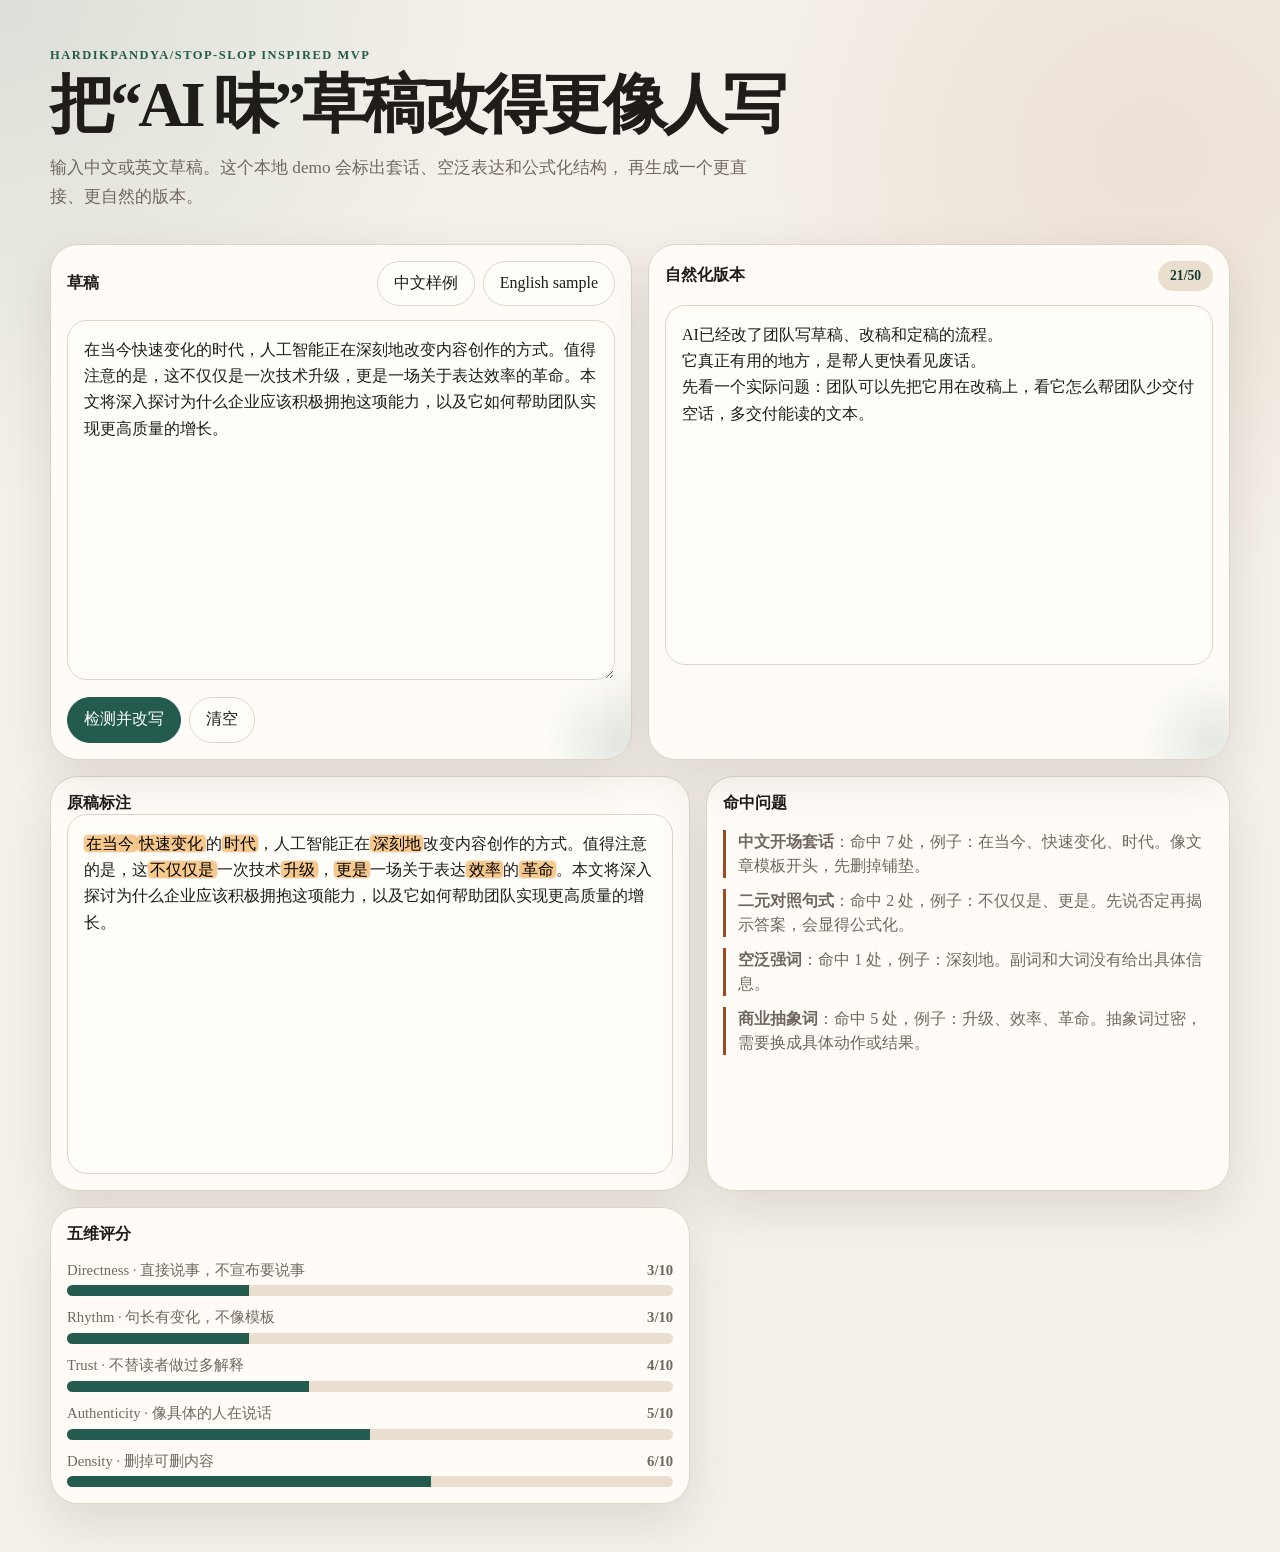
==== index.html @ 75236136 "Add Stop Slop MVP demo" ====
<!doctype html>
<html lang="zh-CN">
  <head>
    <meta charset="utf-8" />
    <meta name="viewport" content="width=device-width, initial-scale=1" />
    <title>Stop Slop MVP</title>
    <link rel="stylesheet" href="./styles.css" />
  </head>
  <body>
    <main class="shell">
      <section class="hero">
        <p class="eyebrow">hardikpandya/stop-slop inspired MVP</p>
        <h1>把“AI 味”草稿改得更像人写</h1>
        <p class="lede">
          输入中文或英文草稿。这个本地 demo 会标出套话、空泛表达和公式化结构，
          再生成一个更直接、更自然的版本。
        </p>
      </section>

      <section class="workspace">
        <div class="panel input-panel">
          <div class="panel-title">
            <h2>草稿</h2>
            <div class="sample-buttons">
              <button type="button" data-sample="zh">中文样例</button>
              <button type="button" data-sample="en">English sample</button>
            </div>
          </div>
          <textarea id="draft" spellcheck="false"></textarea>
          <div class="actions">
            <button id="rewriteBtn" class="primary" type="button">检测并改写</button>
            <button id="clearBtn" type="button">清空</button>
          </div>
        </div>

        <div class="panel output-panel">
          <div class="panel-title">
            <h2>自然化版本</h2>
            <span id="scoreBadge" class="score-badge">等待输入</span>
          </div>
          <div id="output" class="output empty">
            结果会显示在这里。
          </div>
        </div>
      </section>

      <section class="insights">
        <article class="panel">
          <h2>原稿标注</h2>
          <div id="annotated" class="output empty">
            这里会高亮原稿里的套路表达。
          </div>
        </article>

        <article class="panel">
          <h2>命中问题</h2>
          <ul id="findings" class="findings">
            <li>输入文字后会列出具体问题。</li>
          </ul>
        </article>

        <article class="panel">
          <h2>五维评分</h2>
          <div id="scoreGrid" class="score-grid"></div>
        </article>
      </section>
    </main>

    <script src="./app.js"></script>
  </body>
</html>
---- styles.css ----
:root {
  color-scheme: light;
  --bg: #f5f1ea;
  --ink: #1f1c19;
  --muted: #70685f;
  --card: #fffaf2;
  --line: #dfd4c5;
  --accent: #235b4e;
  --accent-strong: #143d34;
  --warn: #9a4b20;
  --shadow: 0 18px 50px rgba(49, 37, 23, 0.12);
}

* {
  box-sizing: border-box;
}

body {
  margin: 0;
  background:
    radial-gradient(circle at top left, rgba(35, 91, 78, 0.12), transparent 32rem),
    radial-gradient(circle at 90% 10%, rgba(154, 75, 32, 0.1), transparent 28rem),
    var(--bg);
  color: var(--ink);
  font-family: "Iowan Old Style", "Palatino Linotype", "Noto Serif SC", Georgia, serif;
}

button,
textarea {
  font: inherit;
}

button {
  border: 1px solid var(--line);
  border-radius: 999px;
  background: #fffdf8;
  color: var(--ink);
  cursor: pointer;
  padding: 0.7rem 1rem;
}

button:hover {
  border-color: var(--accent);
}

.primary {
  background: var(--accent);
  border-color: var(--accent);
  color: white;
}

.primary:hover {
  background: var(--accent-strong);
}

.shell {
  width: min(1180px, calc(100% - 2rem));
  margin: 0 auto;
  padding: 3rem 0;
}

.hero {
  margin-bottom: 2rem;
}

.eyebrow {
  color: var(--accent);
  font-size: 0.78rem;
  font-weight: 700;
  letter-spacing: 0.12em;
  margin: 0 0 0.7rem;
  text-transform: uppercase;
}

h1 {
  font-size: clamp(2.2rem, 5vw, 4.8rem);
  letter-spacing: -0.06em;
  line-height: 0.96;
  margin: 0;
  max-width: 850px;
}

h2 {
  font-size: 1rem;
  margin: 0;
}

.lede {
  color: var(--muted);
  font-size: 1.08rem;
  line-height: 1.7;
  max-width: 720px;
}

.workspace,
.insights {
  display: grid;
  gap: 1rem;
  grid-template-columns: 1fr 1fr;
}

.insights {
  margin-top: 1rem;
  grid-template-columns: 1.1fr 0.9fr;
}

.panel {
  background: color-mix(in srgb, var(--card), white 40%);
  border: 1px solid var(--line);
  border-radius: 28px;
  box-shadow: var(--shadow);
  padding: 1rem;
}

.panel-title {
  align-items: center;
  display: flex;
  justify-content: space-between;
  gap: 1rem;
  margin-bottom: 0.85rem;
}

.sample-buttons,
.actions {
  display: flex;
  flex-wrap: wrap;
  gap: 0.5rem;
}

textarea,
.output {
  background: #fffdf8;
  border: 1px solid var(--line);
  border-radius: 20px;
  line-height: 1.65;
  min-height: 360px;
  padding: 1rem;
  width: 100%;
}

textarea {
  color: var(--ink);
  font-family: "IBM Plex Sans", "Segoe UI", sans-serif;
  font-size: 1rem;
  resize: vertical;
}

.output {
  white-space: pre-wrap;
}

.empty {
  color: var(--muted);
}

.actions {
  margin-top: 0.85rem;
}

.input-panel,
.output-panel {
  position: relative;
  overflow: hidden;
}

.input-panel::after,
.output-panel::after {
  content: "";
  position: absolute;
  inset: auto -4rem -4rem auto;
  width: 10rem;
  height: 10rem;
  border-radius: 50%;
  background: radial-gradient(circle, rgba(35, 91, 78, 0.12), transparent 65%);
  pointer-events: none;
}

.score-badge {
  background: #eadfce;
  border-radius: 999px;
  color: var(--accent-strong);
  font-size: 0.85rem;
  font-weight: 700;
  padding: 0.45rem 0.75rem;
}

.findings {
  display: grid;
  gap: 0.7rem;
  list-style: none;
  margin: 1rem 0 0;
  padding: 0;
}

.findings li {
  border-left: 3px solid var(--warn);
  color: var(--muted);
  line-height: 1.5;
  padding-left: 0.75rem;
}

.score-grid {
  display: grid;
  gap: 0.75rem;
  margin-top: 1rem;
}

.score-row {
  display: grid;
  gap: 0.35rem;
}

.score-label {
  align-items: center;
  display: flex;
  justify-content: space-between;
  color: var(--muted);
  font-size: 0.92rem;
}

.bar {
  background: #eadfce;
  border-radius: 999px;
  height: 0.7rem;
  overflow: hidden;
}

.bar span {
  background: var(--accent);
  display: block;
  height: 100%;
}

mark {
  background: #ffe0ad;
  border-radius: 0.25rem;
  padding: 0 0.15rem;
}

#annotated mark {
  background: #f7c98d;
  box-shadow: 0 0 0 1px rgba(154, 75, 32, 0.1);
}

@media (max-width: 820px) {
  .workspace,
  .insights {
    grid-template-columns: 1fr;
  }

  .shell {
    padding-top: 1.5rem;
  }
}
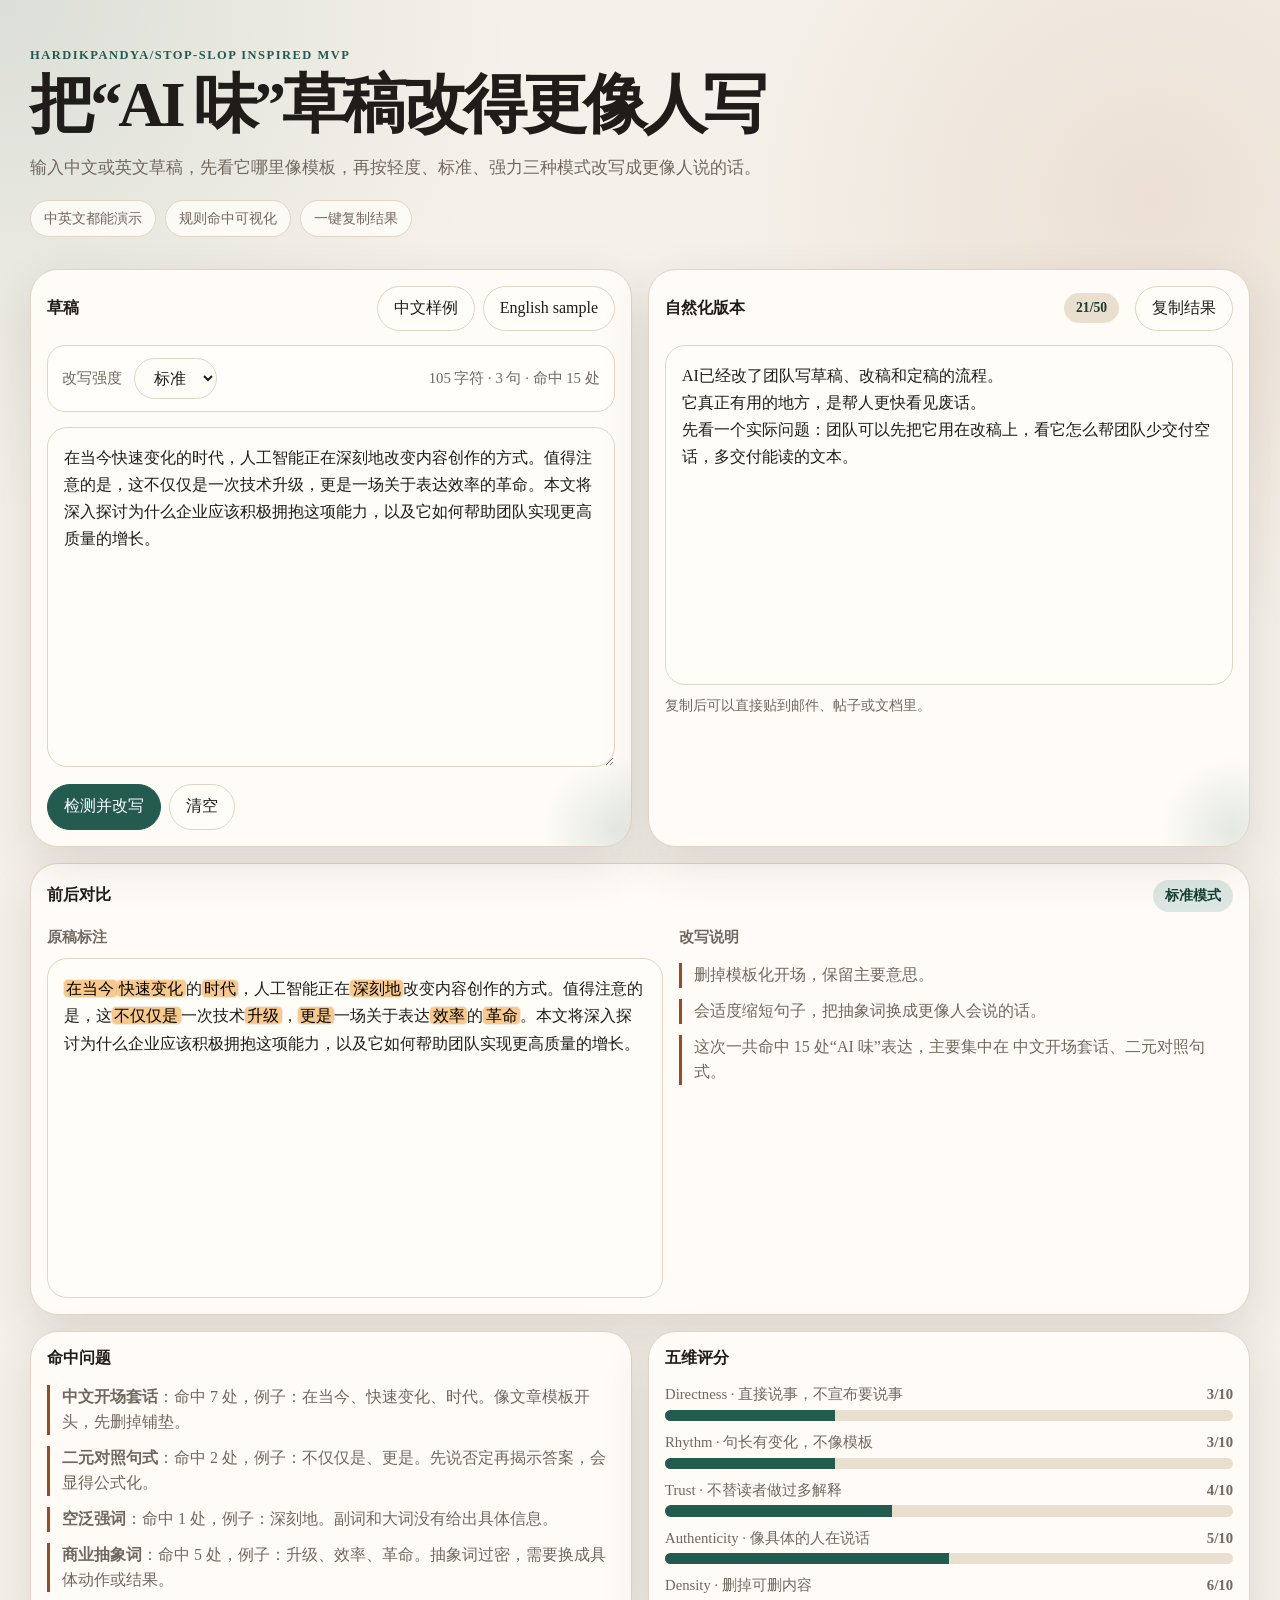
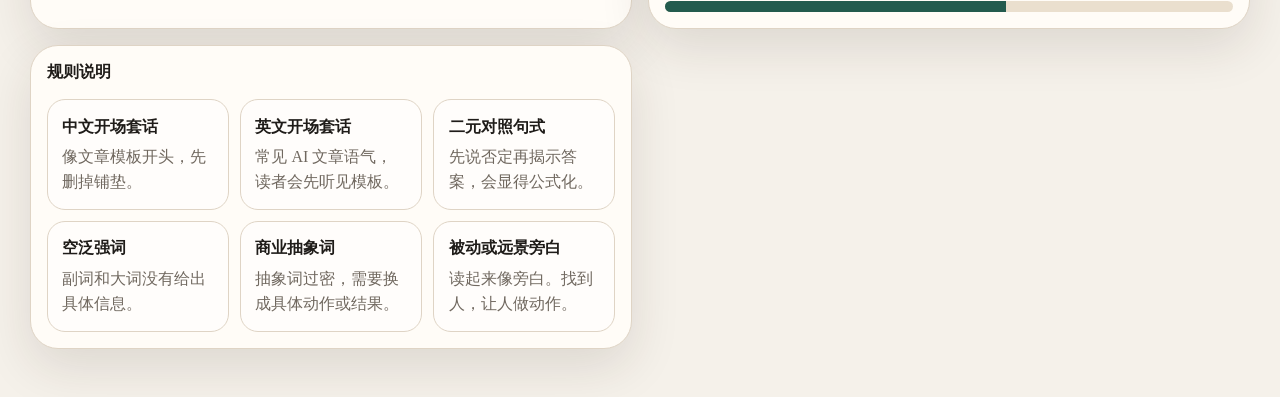
==== commit b9b339ef: "Upgrade front-end demo experience" ====
--- a/index.html
+++ b/index.html
@@ -12,9 +12,13 @@
         <p class="eyebrow">hardikpandya/stop-slop inspired MVP</p>
         <h1>把“AI 味”草稿改得更像人写</h1>
         <p class="lede">
-          输入中文或英文草稿。这个本地 demo 会标出套话、空泛表达和公式化结构，
-          再生成一个更直接、更自然的版本。
+          输入中文或英文草稿，先看它哪里像模板，再按轻度、标准、强力三种模式改写成更像人说的话。
         </p>
+        <div class="hero-chips">
+          <span>中英文都能演示</span>
+          <span>规则命中可视化</span>
+          <span>一键复制结果</span>
+        </div>
       </section>
 
       <section class="workspace">
@@ -26,7 +30,21 @@
               <button type="button" data-sample="en">English sample</button>
             </div>
           </div>
+
+          <div class="toolbar">
+            <label class="mode-picker" for="modeSelect">
+              <span>改写强度</span>
+              <select id="modeSelect">
+                <option value="light">轻度</option>
+                <option value="balanced" selected>标准</option>
+                <option value="strong">强力</option>
+              </select>
+            </label>
+            <div id="stats" class="stats"></div>
+          </div>
+
           <textarea id="draft" spellcheck="false"></textarea>
+
           <div class="actions">
             <button id="rewriteBtn" class="primary" type="button">检测并改写</button>
             <button id="clearBtn" type="button">清空</button>
@@ -36,19 +54,33 @@
         <div class="panel output-panel">
           <div class="panel-title">
             <h2>自然化版本</h2>
-            <span id="scoreBadge" class="score-badge">等待输入</span>
+            <div class="output-meta">
+              <span id="scoreBadge" class="score-badge">等待输入</span>
+              <button id="copyBtn" type="button">复制结果</button>
+            </div>
           </div>
-          <div id="output" class="output empty">
-            结果会显示在这里。
-          </div>
+          <div id="output" class="output empty">结果会显示在这里。</div>
+          <p id="copyHint" class="copy-hint">复制后可以直接贴到邮件、帖子或文档里。</p>
         </div>
       </section>
 
       <section class="insights">
-        <article class="panel">
-          <h2>原稿标注</h2>
-          <div id="annotated" class="output empty">
-            这里会高亮原稿里的套路表达。
+        <article class="panel compare-panel">
+          <div class="panel-title">
+            <h2>前后对比</h2>
+            <span id="modeBadge" class="mode-badge">标准模式</span>
+          </div>
+          <div class="compare-grid">
+            <div>
+              <h3>原稿标注</h3>
+              <div id="annotated" class="output empty">这里会高亮原稿里的套路表达。</div>
+            </div>
+            <div>
+              <h3>改写说明</h3>
+              <ul id="rewriteNotes" class="findings">
+                <li>改写后会说明这次主要做了哪些动作。</li>
+              </ul>
+            </div>
           </div>
         </article>
 
@@ -63,6 +95,11 @@
           <h2>五维评分</h2>
           <div id="scoreGrid" class="score-grid"></div>
         </article>
+
+        <article class="panel">
+          <h2>规则说明</h2>
+          <div id="ruleLegend" class="legend-grid"></div>
+        </article>
       </section>
     </main>
 
--- a/styles.css
+++ b/styles.css
@@ -7,7 +7,9 @@
   --line: #dfd4c5;
   --accent: #235b4e;
   --accent-strong: #143d34;
+  --accent-soft: #dce7e3;
   --warn: #9a4b20;
+  --warn-soft: #f8e4d8;
   --shadow: 0 18px 50px rgba(49, 37, 23, 0.12);
 }
 
@@ -26,21 +28,31 @@
 }
 
 button,
-textarea {
+textarea,
+select {
   font: inherit;
 }
 
-button {
+button,
+select {
   border: 1px solid var(--line);
   border-radius: 999px;
   background: #fffdf8;
   color: var(--ink);
+}
+
+button {
   cursor: pointer;
   padding: 0.7rem 1rem;
 }
 
-button:hover {
+button:hover,
+select:hover {
   border-color: var(--accent);
+}
+
+select {
+  padding: 0.65rem 0.9rem;
 }
 
 .primary {
@@ -54,7 +66,7 @@
 }
 
 .shell {
-  width: min(1180px, calc(100% - 2rem));
+  width: min(1220px, calc(100% - 2rem));
   margin: 0 auto;
   padding: 3rem 0;
 }
@@ -80,16 +92,42 @@
   max-width: 850px;
 }
 
+h2,
+h3 {
+  margin: 0;
+}
+
 h2 {
   font-size: 1rem;
-  margin: 0;
+}
+
+h3 {
+  font-size: 0.92rem;
+  color: var(--muted);
+  margin-bottom: 0.7rem;
 }
 
 .lede {
   color: var(--muted);
   font-size: 1.08rem;
   line-height: 1.7;
-  max-width: 720px;
+  max-width: 760px;
+}
+
+.hero-chips {
+  display: flex;
+  flex-wrap: wrap;
+  gap: 0.6rem;
+  margin-top: 1rem;
+}
+
+.hero-chips span {
+  background: rgba(255, 253, 248, 0.86);
+  border: 1px solid var(--line);
+  border-radius: 999px;
+  color: var(--muted);
+  font-size: 0.9rem;
+  padding: 0.5rem 0.8rem;
 }
 
 .workspace,
@@ -101,7 +139,17 @@
 
 .insights {
   margin-top: 1rem;
-  grid-template-columns: 1.1fr 0.9fr;
+}
+
+.compare-panel {
+  grid-column: 1 / -1;
+}
+
+.compare-grid {
+  display: grid;
+  gap: 1rem;
+  grid-template-columns: 1fr 0.9fr;
+  margin-top: 1rem;
 }
 
 .panel {
@@ -112,12 +160,38 @@
   padding: 1rem;
 }
 
-.panel-title {
+.panel-title,
+.toolbar,
+.output-meta {
   align-items: center;
   display: flex;
   justify-content: space-between;
   gap: 1rem;
+}
+
+.panel-title {
   margin-bottom: 0.85rem;
+}
+
+.toolbar {
+  background: rgba(255, 255, 255, 0.45);
+  border: 1px solid var(--line);
+  border-radius: 18px;
+  margin-bottom: 0.9rem;
+  padding: 0.75rem 0.9rem;
+}
+
+.mode-picker {
+  align-items: center;
+  display: flex;
+  flex-wrap: wrap;
+  gap: 0.75rem;
+}
+
+.mode-picker span,
+.stats {
+  color: var(--muted);
+  font-size: 0.92rem;
 }
 
 .sample-buttons,
@@ -132,8 +206,8 @@
   background: #fffdf8;
   border: 1px solid var(--line);
   border-radius: 20px;
-  line-height: 1.65;
-  min-height: 360px;
+  line-height: 1.7;
+  min-height: 340px;
   padding: 1rem;
   width: 100%;
 }
@@ -175,28 +249,68 @@
   pointer-events: none;
 }
 
-.score-badge {
-  background: #eadfce;
+.score-badge,
+.mode-badge {
   border-radius: 999px;
-  color: var(--accent-strong);
   font-size: 0.85rem;
   font-weight: 700;
   padding: 0.45rem 0.75rem;
 }
 
-.findings {
+.score-badge {
+  background: #eadfce;
+  color: var(--accent-strong);
+}
+
+.mode-badge {
+  background: var(--accent-soft);
+  color: var(--accent-strong);
+}
+
+.copy-hint {
+  color: var(--muted);
+  font-size: 0.88rem;
+  margin: 0.7rem 0 0;
+}
+
+.findings,
+.legend-grid {
   display: grid;
   gap: 0.7rem;
-  list-style: none;
   margin: 1rem 0 0;
   padding: 0;
 }
 
+.findings {
+  list-style: none;
+}
+
+.findings li,
+.legend-card {
+  color: var(--muted);
+  line-height: 1.55;
+}
+
 .findings li {
   border-left: 3px solid var(--warn);
-  color: var(--muted);
-  line-height: 1.5;
   padding-left: 0.75rem;
+}
+
+.legend-grid {
+  grid-template-columns: repeat(auto-fit, minmax(180px, 1fr));
+}
+
+.legend-card {
+  background: rgba(255, 255, 255, 0.55);
+  border: 1px solid var(--line);
+  border-radius: 18px;
+  padding: 0.9rem;
+}
+
+.legend-card strong {
+  color: var(--ink);
+  display: block;
+  margin-bottom: 0.35rem;
 }
 
 .score-grid {
@@ -242,13 +356,27 @@
   box-shadow: 0 0 0 1px rgba(154, 75, 32, 0.1);
 }
 
-@media (max-width: 820px) {
+@media (max-width: 920px) {
   .workspace,
-  .insights {
+  .insights,
+  .compare-grid {
     grid-template-columns: 1fr;
   }
-
+}
+
+@media (max-width: 680px) {
   .shell {
     padding-top: 1.5rem;
   }
-}
+
+  .toolbar,
+  .panel-title {
+    align-items: flex-start;
+    flex-direction: column;
+  }
+
+  .output-meta {
+    width: 100%;
+    justify-content: flex-start;
+  }
+}
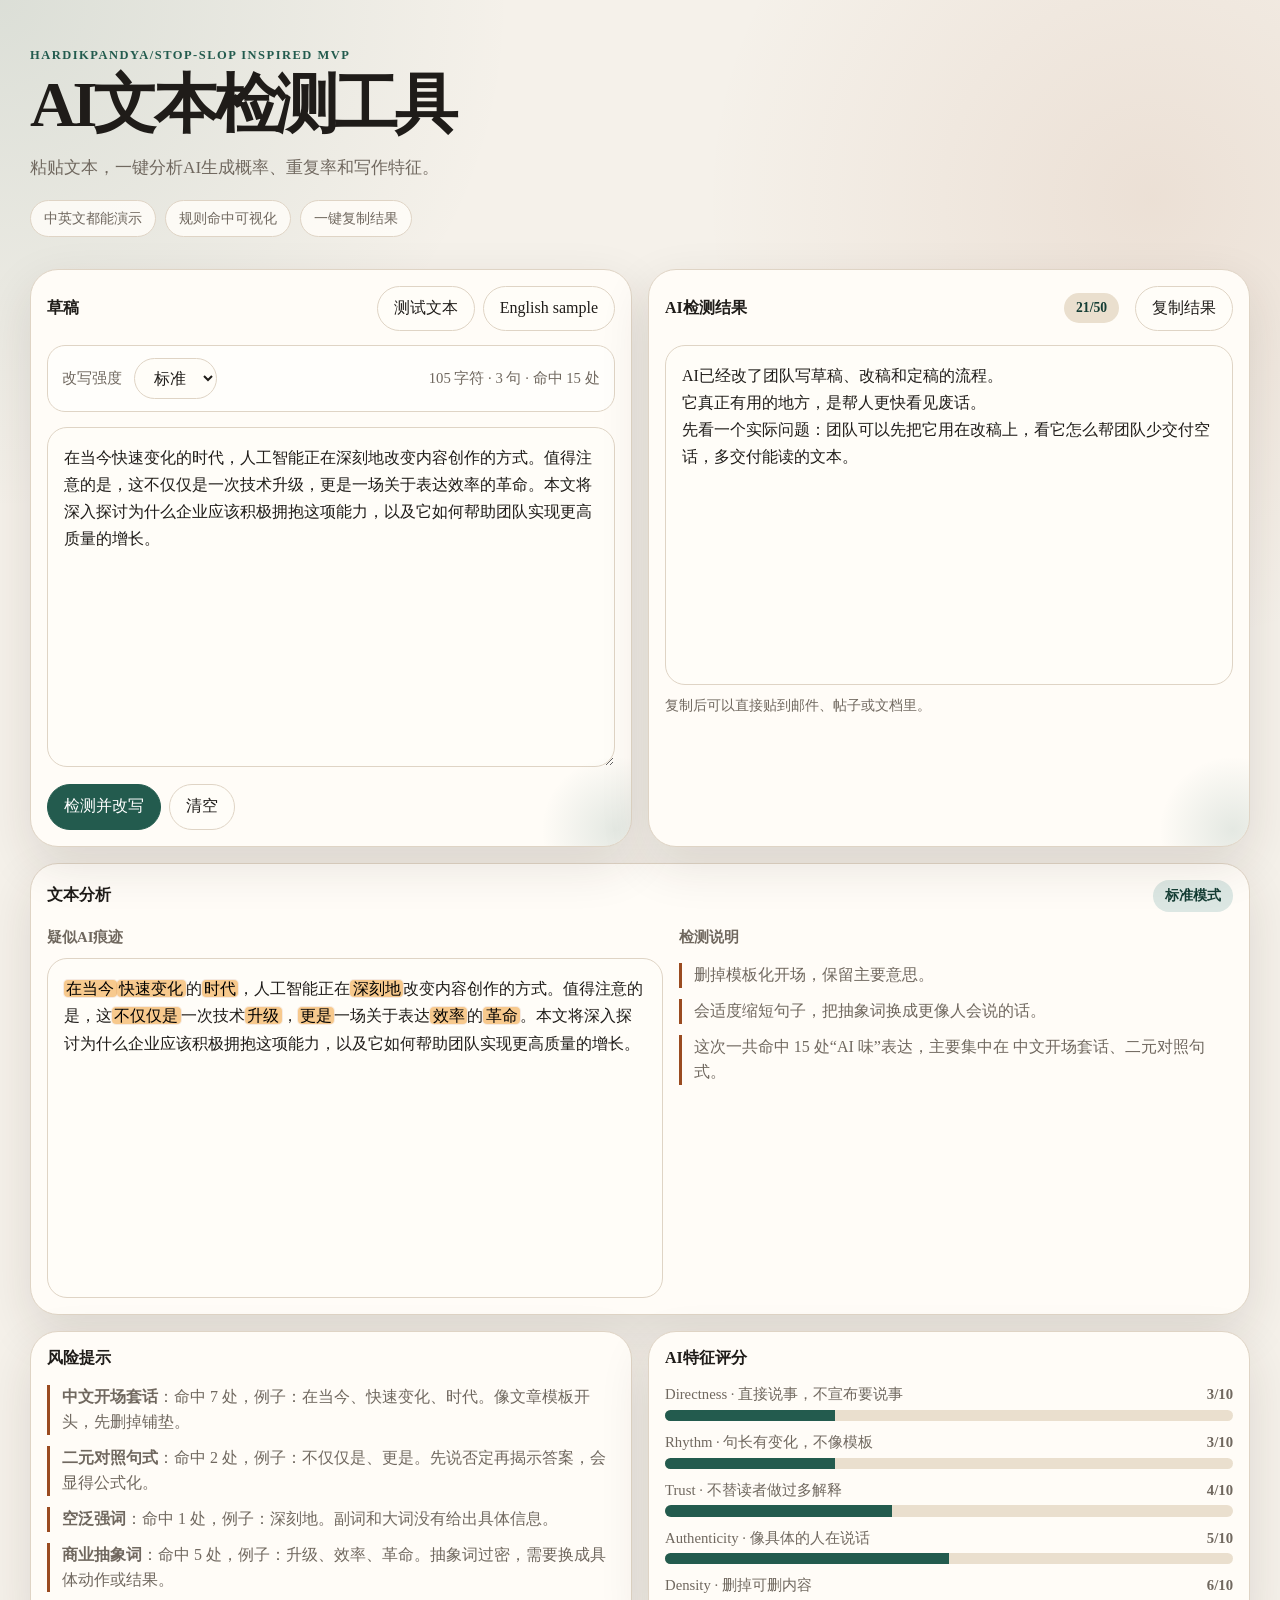
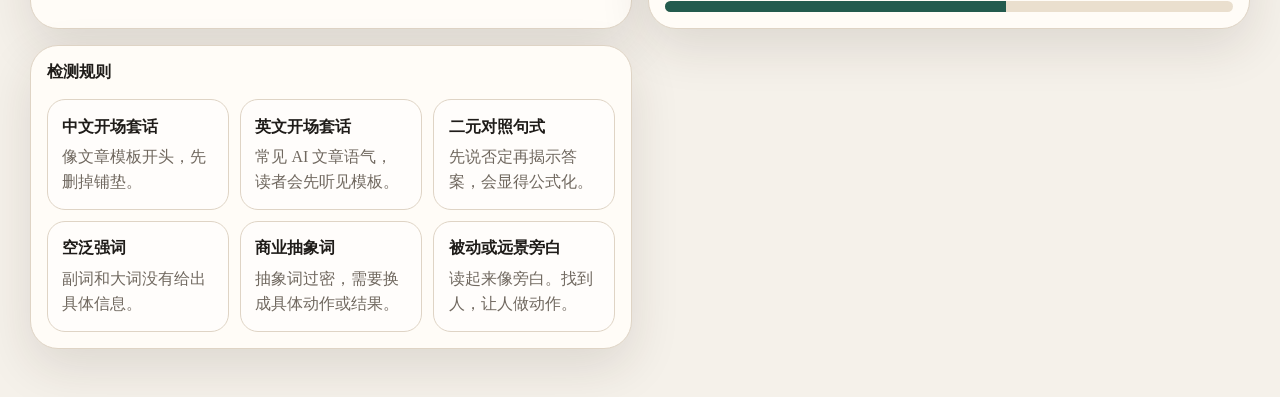
==== commit 6686433b: "Update index.html" ====
--- a/index.html
+++ b/index.html
@@ -3,16 +3,16 @@
   <head>
     <meta charset="utf-8" />
     <meta name="viewport" content="width=device-width, initial-scale=1" />
-    <title>Stop Slop MVP</title>
+    <title>AI检测工具</title>
     <link rel="stylesheet" href="./styles.css" />
   </head>
   <body>
     <main class="shell">
       <section class="hero">
         <p class="eyebrow">hardikpandya/stop-slop inspired MVP</p>
-        <h1>把“AI 味”草稿改得更像人写</h1>
+        <h1>AI文本检测工具</h1>
         <p class="lede">
-          输入中文或英文草稿，先看它哪里像模板，再按轻度、标准、强力三种模式改写成更像人说的话。
+          粘贴文本，一键分析AI生成概率、重复率和写作特征。
         </p>
         <div class="hero-chips">
           <span>中英文都能演示</span>
@@ -26,7 +26,7 @@
           <div class="panel-title">
             <h2>草稿</h2>
             <div class="sample-buttons">
-              <button type="button" data-sample="zh">中文样例</button>
+              <button type="button" data-sample="zh">测试文本</button>
               <button type="button" data-sample="en">English sample</button>
             </div>
           </div>
@@ -53,13 +53,13 @@
 
         <div class="panel output-panel">
           <div class="panel-title">
-            <h2>自然化版本</h2>
+            <h2>AI检测结果</h2>
             <div class="output-meta">
-              <span id="scoreBadge" class="score-badge">等待输入</span>
+              <span id="scoreBadge" class="score-badge">等待检测</span>
               <button id="copyBtn" type="button">复制结果</button>
             </div>
           </div>
-          <div id="output" class="output empty">结果会显示在这里。</div>
+          <div id="output" class="output empty">AI率、文本特征和优化建议会显示在这里。</div>
           <p id="copyHint" class="copy-hint">复制后可以直接贴到邮件、帖子或文档里。</p>
         </div>
       </section>
@@ -67,16 +67,16 @@
       <section class="insights">
         <article class="panel compare-panel">
           <div class="panel-title">
-            <h2>前后对比</h2>
+            <h2>文本分析</h2>
             <span id="modeBadge" class="mode-badge">标准模式</span>
           </div>
           <div class="compare-grid">
             <div>
-              <h3>原稿标注</h3>
+              <h3>疑似AI痕迹</h3>
               <div id="annotated" class="output empty">这里会高亮原稿里的套路表达。</div>
             </div>
             <div>
-              <h3>改写说明</h3>
+              <h3>检测说明</h3>
               <ul id="rewriteNotes" class="findings">
                 <li>改写后会说明这次主要做了哪些动作。</li>
               </ul>
@@ -85,19 +85,19 @@
         </article>
 
         <article class="panel">
-          <h2>命中问题</h2>
+          <h2>风险提示</h2>
           <ul id="findings" class="findings">
             <li>输入文字后会列出具体问题。</li>
           </ul>
         </article>
 
         <article class="panel">
-          <h2>五维评分</h2>
+          <h2>AI特征评分</h2>
           <div id="scoreGrid" class="score-grid"></div>
         </article>
 
         <article class="panel">
-          <h2>规则说明</h2>
+          <h2>检测规则</h2>
           <div id="ruleLegend" class="legend-grid"></div>
         </article>
       </section>
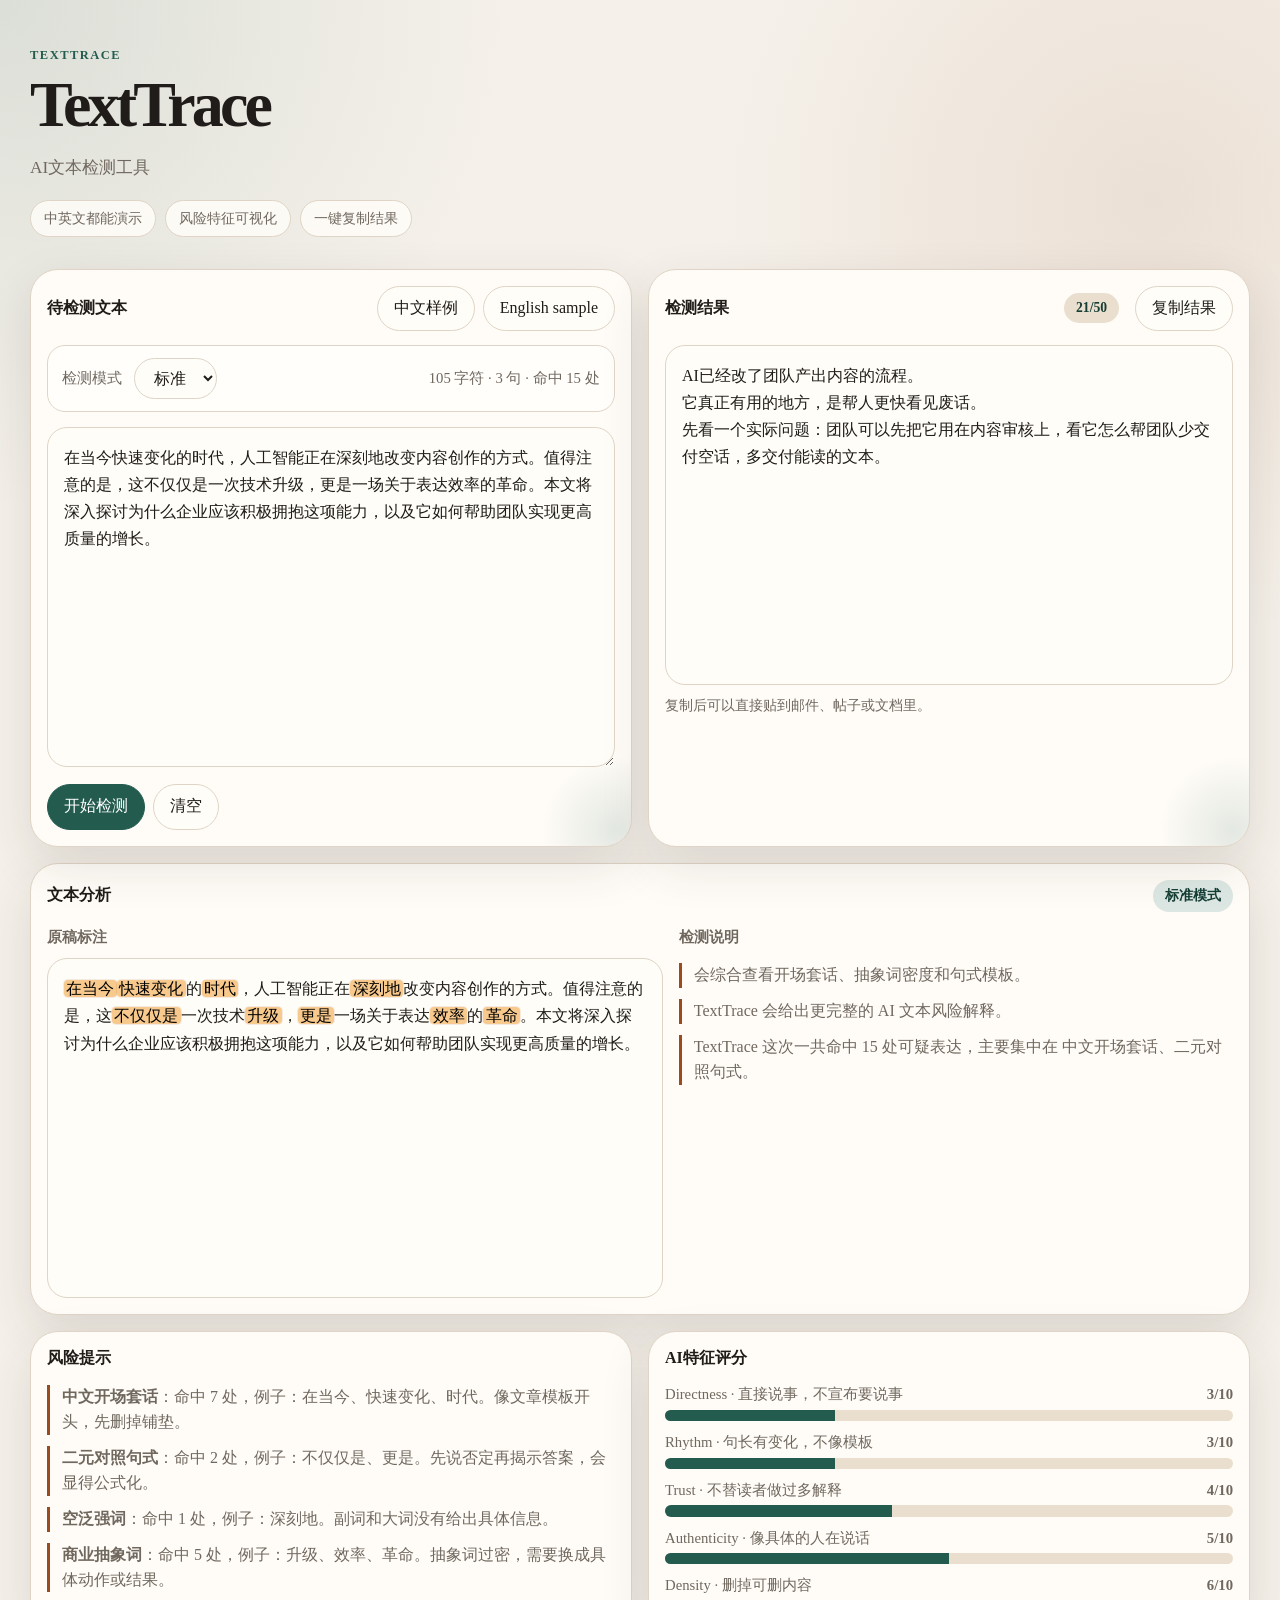
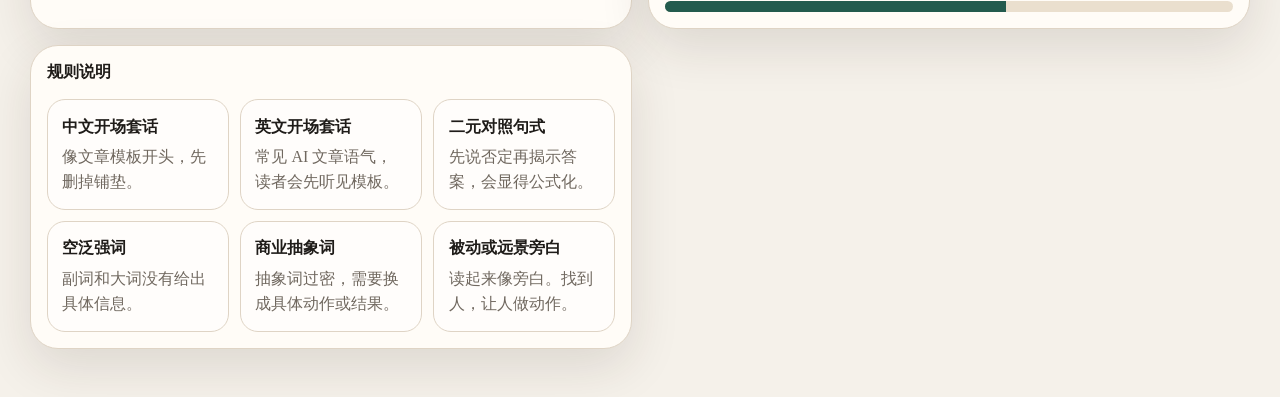
==== commit 952e5d3f: "Rename site branding to TextTrace" ====
--- a/index.html
+++ b/index.html
@@ -3,20 +3,18 @@
   <head>
     <meta charset="utf-8" />
     <meta name="viewport" content="width=device-width, initial-scale=1" />
-    <title>AI检测工具</title>
+    <title>TextTrace - AI文本检测工具</title>
     <link rel="stylesheet" href="./styles.css" />
   </head>
   <body>
     <main class="shell">
       <section class="hero">
-        <p class="eyebrow">hardikpandya/stop-slop inspired MVP</p>
-        <h1>AI文本检测工具</h1>
-        <p class="lede">
-          粘贴文本，一键分析AI生成概率、重复率和写作特征。
-        </p>
+        <p class="eyebrow">TextTrace</p>
+        <h1>TextTrace</h1>
+        <p class="lede">AI文本检测工具</p>
         <div class="hero-chips">
           <span>中英文都能演示</span>
-          <span>规则命中可视化</span>
+          <span>风险特征可视化</span>
           <span>一键复制结果</span>
         </div>
       </section>
@@ -24,16 +22,16 @@
       <section class="workspace">
         <div class="panel input-panel">
           <div class="panel-title">
-            <h2>草稿</h2>
+            <h2>待检测文本</h2>
             <div class="sample-buttons">
-              <button type="button" data-sample="zh">测试文本</button>
+              <button type="button" data-sample="zh">中文样例</button>
               <button type="button" data-sample="en">English sample</button>
             </div>
           </div>
 
           <div class="toolbar">
             <label class="mode-picker" for="modeSelect">
-              <span>改写强度</span>
+              <span>检测模式</span>
               <select id="modeSelect">
                 <option value="light">轻度</option>
                 <option value="balanced" selected>标准</option>
@@ -46,20 +44,20 @@
           <textarea id="draft" spellcheck="false"></textarea>
 
           <div class="actions">
-            <button id="rewriteBtn" class="primary" type="button">检测并改写</button>
+            <button id="rewriteBtn" class="primary" type="button">开始检测</button>
             <button id="clearBtn" type="button">清空</button>
           </div>
         </div>
 
         <div class="panel output-panel">
           <div class="panel-title">
-            <h2>AI检测结果</h2>
+            <h2>检测结果</h2>
             <div class="output-meta">
-              <span id="scoreBadge" class="score-badge">等待检测</span>
+              <span id="scoreBadge" class="score-badge">等待输入</span>
               <button id="copyBtn" type="button">复制结果</button>
             </div>
           </div>
-          <div id="output" class="output empty">AI率、文本特征和优化建议会显示在这里。</div>
+          <div id="output" class="output empty">结果会显示在这里。</div>
           <p id="copyHint" class="copy-hint">复制后可以直接贴到邮件、帖子或文档里。</p>
         </div>
       </section>
@@ -72,13 +70,13 @@
           </div>
           <div class="compare-grid">
             <div>
-              <h3>疑似AI痕迹</h3>
+              <h3>原稿标注</h3>
               <div id="annotated" class="output empty">这里会高亮原稿里的套路表达。</div>
             </div>
             <div>
               <h3>检测说明</h3>
               <ul id="rewriteNotes" class="findings">
-                <li>改写后会说明这次主要做了哪些动作。</li>
+                <li>检测后会说明这次主要发现了哪些文本特征。</li>
               </ul>
             </div>
           </div>
@@ -97,7 +95,7 @@
         </article>
 
         <article class="panel">
-          <h2>检测规则</h2>
+          <h2>规则说明</h2>
           <div id="ruleLegend" class="legend-grid"></div>
         </article>
       </section>
